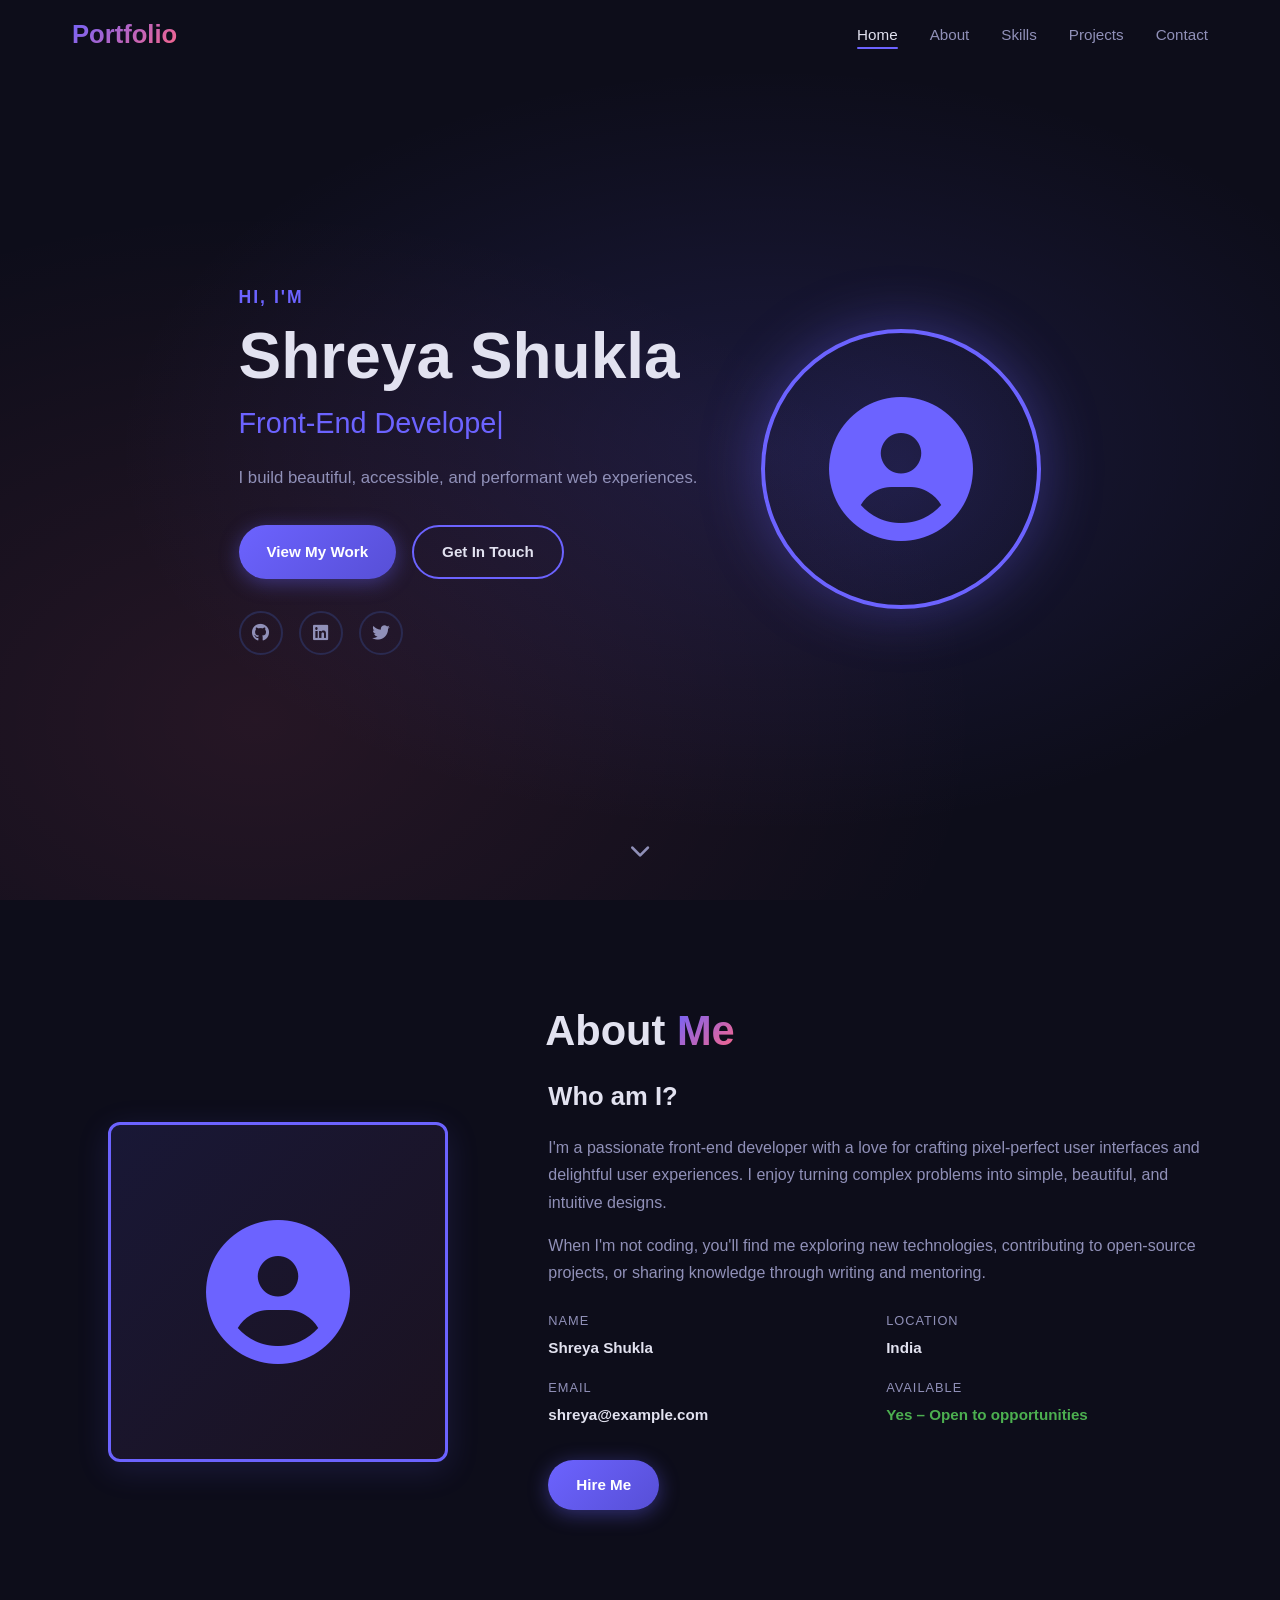
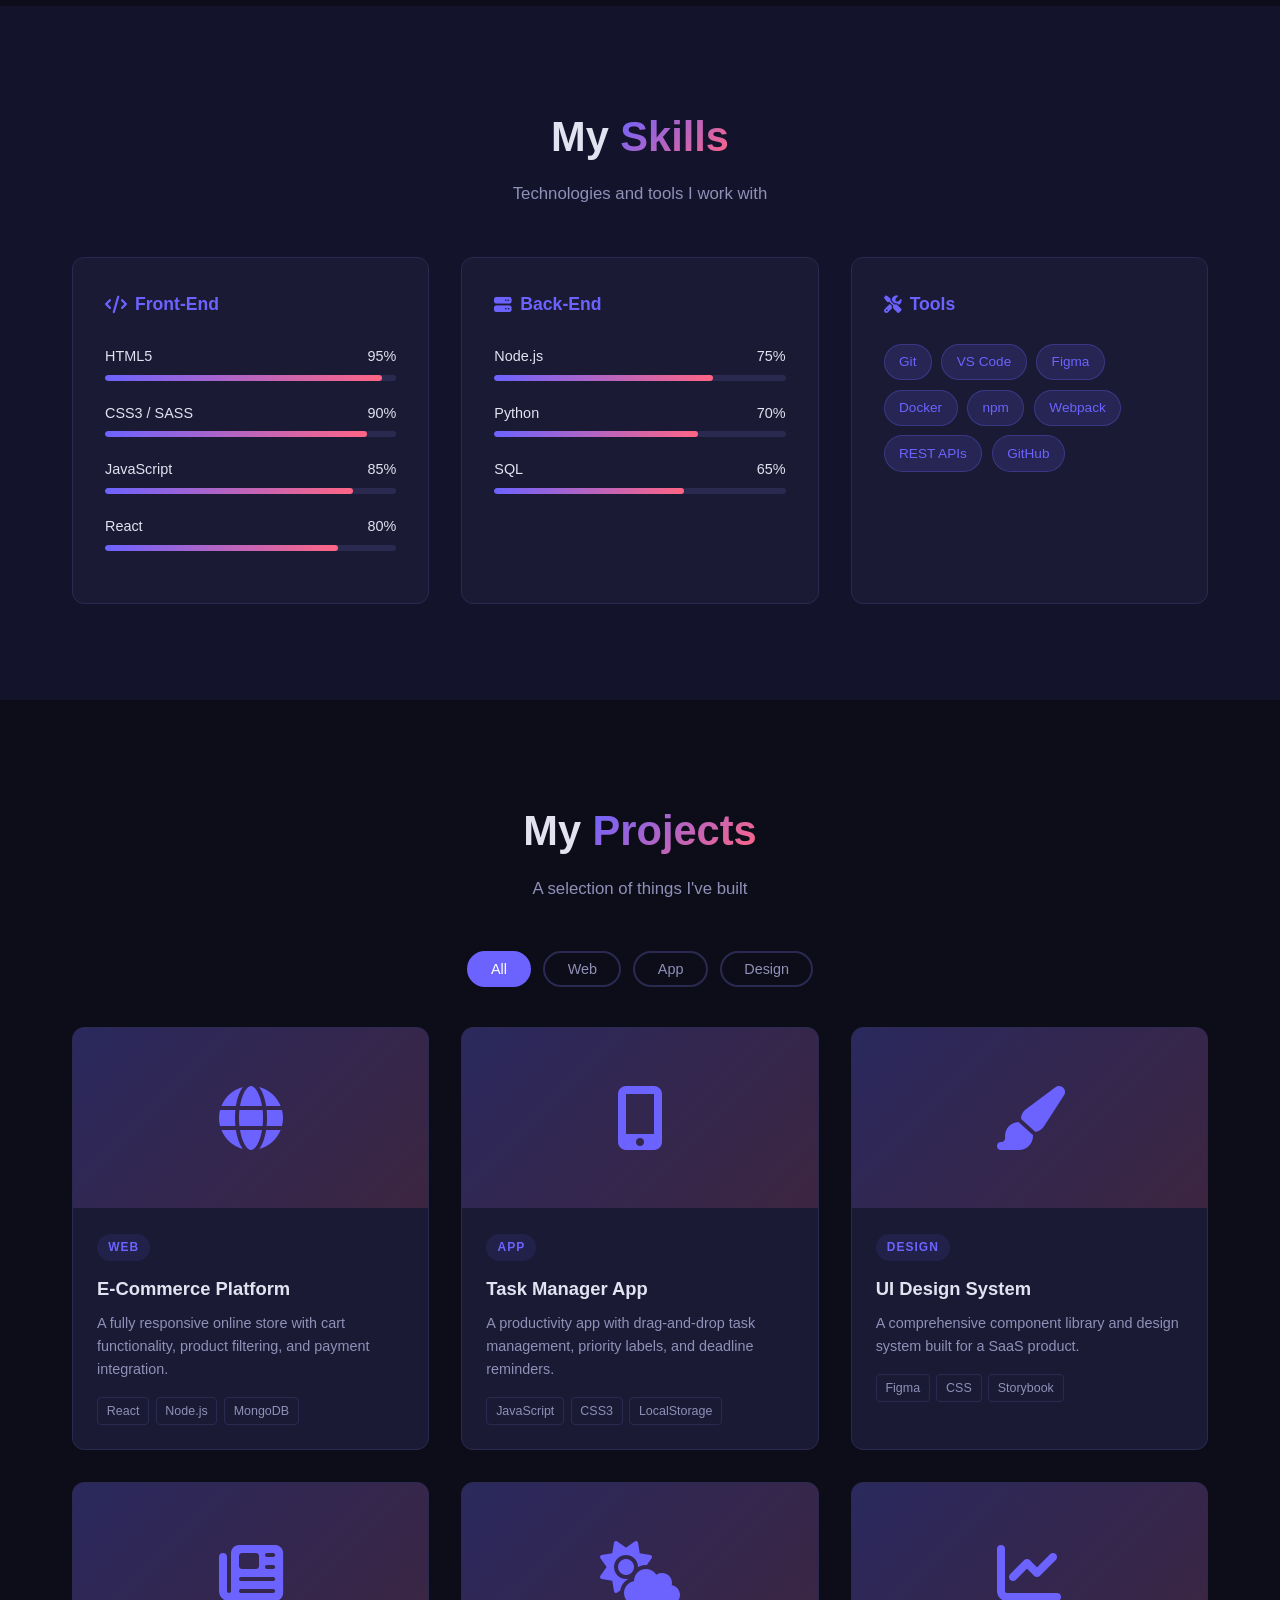
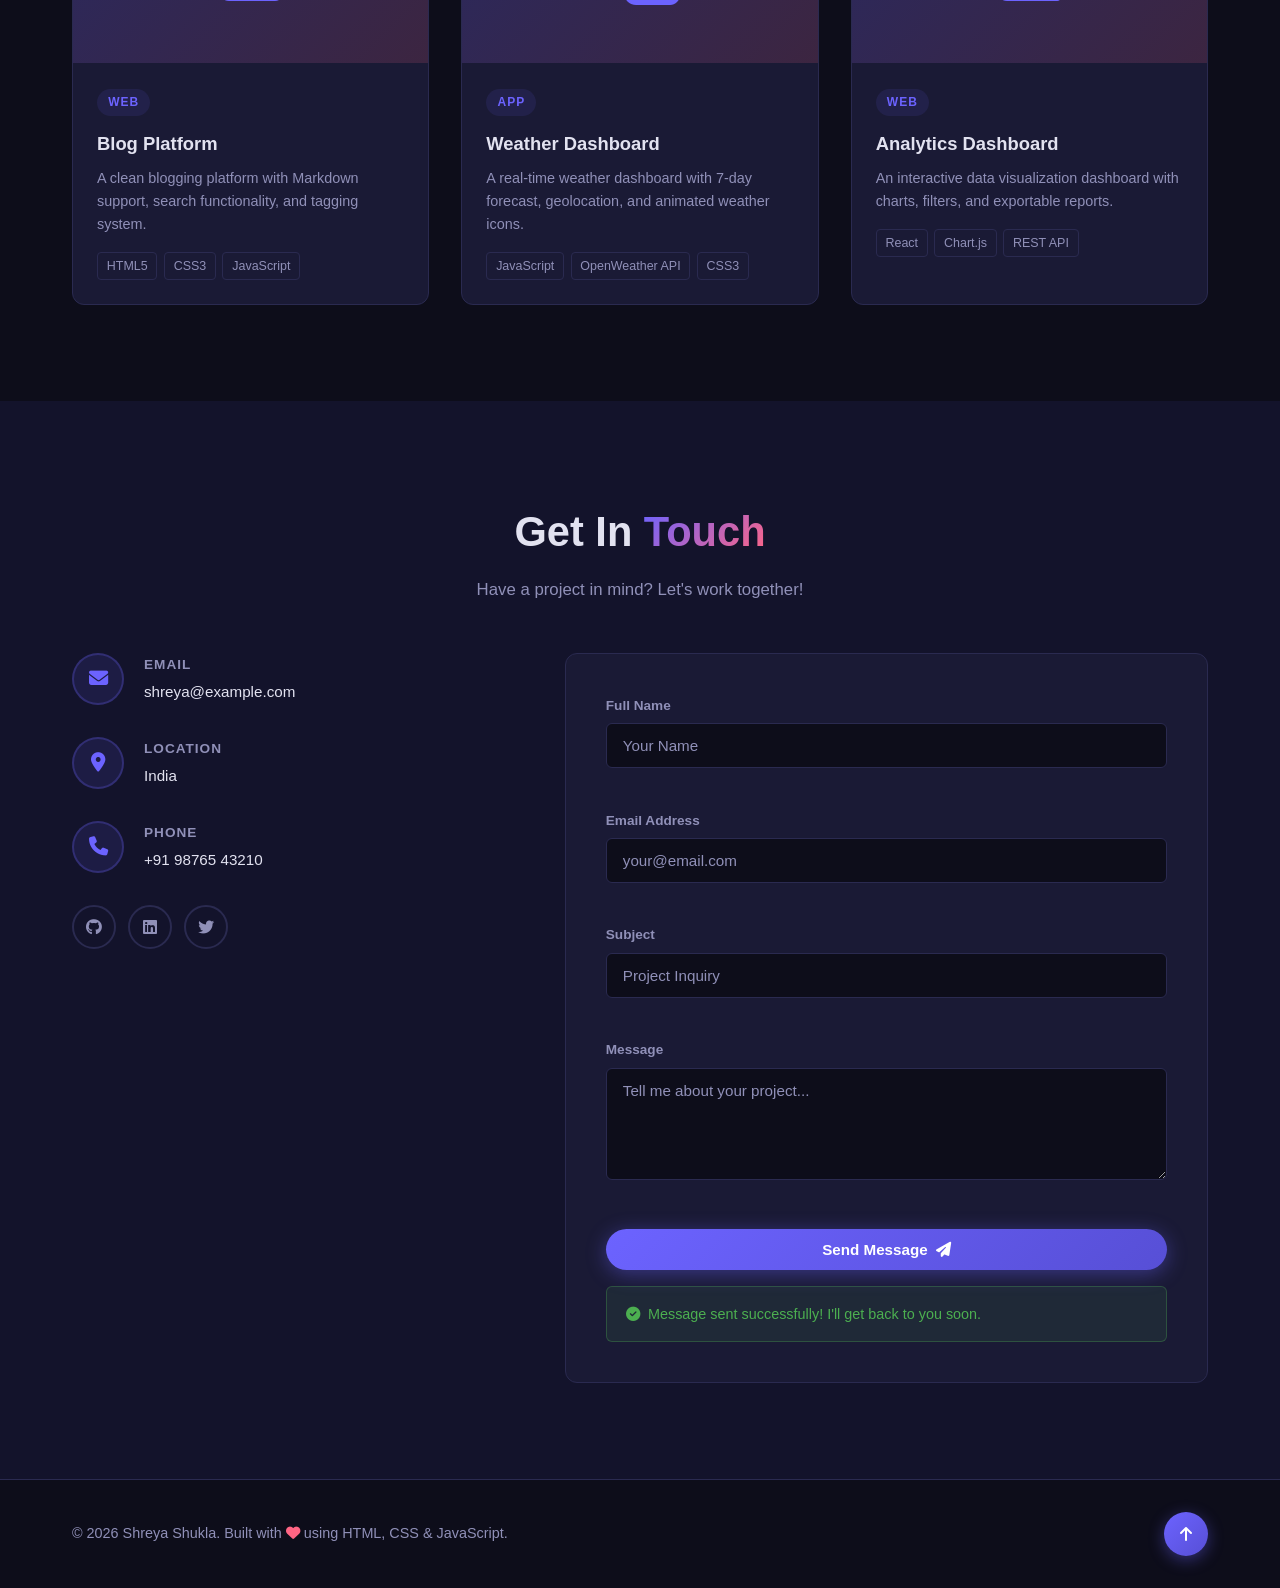
==== index.html @ af0e7a61 "Add responsive personal portfolio website (HTML, CSS, JS) Co-authored-by: shreyashukla239 <192002845" ====
<!DOCTYPE html>
<html lang="en">
<head>
  <meta charset="UTF-8" />
  <meta name="viewport" content="width=device-width, initial-scale=1.0" />
  <title>My Portfolio</title>
  <link rel="stylesheet" href="styles.css" />
  <link rel="stylesheet" href="https://cdnjs.cloudflare.com/ajax/libs/font-awesome/6.5.0/css/all.min.css" />
</head>
<body>

  <!-- ===== NAVIGATION ===== -->
  <nav id="navbar">
    <div class="nav-container">
      <a href="#home" class="logo">Portfolio</a>
      <ul class="nav-links" id="nav-links">
        <li><a href="#home">Home</a></li>
        <li><a href="#about">About</a></li>
        <li><a href="#skills">Skills</a></li>
        <li><a href="#projects">Projects</a></li>
        <li><a href="#contact">Contact</a></li>
      </ul>
      <button class="hamburger" id="hamburger" aria-label="Toggle navigation">
        <span></span>
        <span></span>
        <span></span>
      </button>
    </div>
  </nav>

  <!-- ===== HOME ===== -->
  <section id="home" class="hero">
    <div class="hero-content">
      <p class="greeting">Hi, I'm</p>
      <h1 class="hero-name">Shreya Shukla</h1>
      <h2 class="hero-role">
        <span id="typed-text"></span><span class="cursor">|</span>
      </h2>
      <p class="hero-description">
        I build beautiful, accessible, and performant web experiences.
      </p>
      <div class="hero-buttons">
        <a href="#projects" class="btn btn-primary">View My Work</a>
        <a href="#contact" class="btn btn-secondary">Get In Touch</a>
      </div>
      <div class="social-links">
        <a href="https://github.com/" target="_blank" rel="noopener noreferrer" aria-label="GitHub"><i class="fab fa-github"></i></a>
        <a href="https://linkedin.com/" target="_blank" rel="noopener noreferrer" aria-label="LinkedIn"><i class="fab fa-linkedin"></i></a>
        <a href="https://twitter.com/" target="_blank" rel="noopener noreferrer" aria-label="Twitter"><i class="fab fa-twitter"></i></a>
      </div>
    </div>
    <div class="hero-image">
      <div class="avatar-placeholder">
        <i class="fas fa-user-circle"></i>
      </div>
    </div>
    <a href="#about" class="scroll-down" aria-label="Scroll down">
      <i class="fas fa-chevron-down"></i>
    </a>
  </section>

  <!-- ===== ABOUT ===== -->
  <section id="about" class="section">
    <div class="container">
      <h2 class="section-title">About <span>Me</span></h2>
      <div class="about-grid">
        <div class="about-image">
          <div class="about-avatar">
            <i class="fas fa-user-circle"></i>
          </div>
        </div>
        <div class="about-text">
          <h3>Who am I?</h3>
          <p>
            I'm a passionate front-end developer with a love for crafting pixel-perfect
            user interfaces and delightful user experiences. I enjoy turning complex
            problems into simple, beautiful, and intuitive designs.
          </p>
          <p>
            When I'm not coding, you'll find me exploring new technologies, contributing
            to open-source projects, or sharing knowledge through writing and mentoring.
          </p>
          <div class="about-info">
            <div class="info-item">
              <span class="info-label">Name</span>
              <span class="info-value">Shreya Shukla</span>
            </div>
            <div class="info-item">
              <span class="info-label">Location</span>
              <span class="info-value">India</span>
            </div>
            <div class="info-item">
              <span class="info-label">Email</span>
              <span class="info-value">shreya@example.com</span>
            </div>
            <div class="info-item">
              <span class="info-label">Available</span>
              <span class="info-value available">Yes – Open to opportunities</span>
            </div>
          </div>
          <a href="#contact" class="btn btn-primary">Hire Me</a>
        </div>
      </div>
    </div>
  </section>

  <!-- ===== SKILLS ===== -->
  <section id="skills" class="section section-alt">
    <div class="container">
      <h2 class="section-title">My <span>Skills</span></h2>
      <p class="section-subtitle">Technologies and tools I work with</p>
      <div class="skills-grid">

        <div class="skill-category">
          <h3><i class="fas fa-code"></i> Front-End</h3>
          <div class="skill-bars">
            <div class="skill-bar">
              <div class="skill-info">
                <span>HTML5</span><span>95%</span>
              </div>
              <div class="bar"><div class="bar-fill" data-width="95"></div></div>
            </div>
            <div class="skill-bar">
              <div class="skill-info">
                <span>CSS3 / SASS</span><span>90%</span>
              </div>
              <div class="bar"><div class="bar-fill" data-width="90"></div></div>
            </div>
            <div class="skill-bar">
              <div class="skill-info">
                <span>JavaScript</span><span>85%</span>
              </div>
              <div class="bar"><div class="bar-fill" data-width="85"></div></div>
            </div>
            <div class="skill-bar">
              <div class="skill-info">
                <span>React</span><span>80%</span>
              </div>
              <div class="bar"><div class="bar-fill" data-width="80"></div></div>
            </div>
          </div>
        </div>

        <div class="skill-category">
          <h3><i class="fas fa-server"></i> Back-End</h3>
          <div class="skill-bars">
            <div class="skill-bar">
              <div class="skill-info">
                <span>Node.js</span><span>75%</span>
              </div>
              <div class="bar"><div class="bar-fill" data-width="75"></div></div>
            </div>
            <div class="skill-bar">
              <div class="skill-info">
                <span>Python</span><span>70%</span>
              </div>
              <div class="bar"><div class="bar-fill" data-width="70"></div></div>
            </div>
            <div class="skill-bar">
              <div class="skill-info">
                <span>SQL</span><span>65%</span>
              </div>
              <div class="bar"><div class="bar-fill" data-width="65"></div></div>
            </div>
          </div>
        </div>

        <div class="skill-category">
          <h3><i class="fas fa-tools"></i> Tools</h3>
          <div class="skill-tags">
            <span class="tag">Git</span>
            <span class="tag">VS Code</span>
            <span class="tag">Figma</span>
            <span class="tag">Docker</span>
            <span class="tag">npm</span>
            <span class="tag">Webpack</span>
            <span class="tag">REST APIs</span>
            <span class="tag">GitHub</span>
          </div>
        </div>

      </div>
    </div>
  </section>

  <!-- ===== PROJECTS ===== -->
  <section id="projects" class="section">
    <div class="container">
      <h2 class="section-title">My <span>Projects</span></h2>
      <p class="section-subtitle">A selection of things I've built</p>

      <div class="filter-buttons">
        <button class="filter-btn active" data-filter="all">All</button>
        <button class="filter-btn" data-filter="web">Web</button>
        <button class="filter-btn" data-filter="app">App</button>
        <button class="filter-btn" data-filter="design">Design</button>
      </div>

      <div class="projects-grid" id="projects-grid">

        <div class="project-card" data-category="web">
          <div class="card-image">
            <div class="card-placeholder"><i class="fas fa-globe"></i></div>
            <div class="card-overlay">
              <a href="#" class="card-link" aria-label="Live demo"><i class="fas fa-external-link-alt"></i></a>
              <a href="#" class="card-link" aria-label="Source code"><i class="fab fa-github"></i></a>
            </div>
          </div>
          <div class="card-body">
            <span class="card-tag">Web</span>
            <h3 class="card-title">E-Commerce Platform</h3>
            <p class="card-description">A fully responsive online store with cart functionality, product filtering, and payment integration.</p>
            <div class="card-tech">
              <span>React</span>
              <span>Node.js</span>
              <span>MongoDB</span>
            </div>
          </div>
        </div>

        <div class="project-card" data-category="app">
          <div class="card-image">
            <div class="card-placeholder"><i class="fas fa-mobile-alt"></i></div>
            <div class="card-overlay">
              <a href="#" class="card-link" aria-label="Live demo"><i class="fas fa-external-link-alt"></i></a>
              <a href="#" class="card-link" aria-label="Source code"><i class="fab fa-github"></i></a>
            </div>
          </div>
          <div class="card-body">
            <span class="card-tag">App</span>
            <h3 class="card-title">Task Manager App</h3>
            <p class="card-description">A productivity app with drag-and-drop task management, priority labels, and deadline reminders.</p>
            <div class="card-tech">
              <span>JavaScript</span>
              <span>CSS3</span>
              <span>LocalStorage</span>
            </div>
          </div>
        </div>

        <div class="project-card" data-category="design">
          <div class="card-image">
            <div class="card-placeholder"><i class="fas fa-paint-brush"></i></div>
            <div class="card-overlay">
              <a href="#" class="card-link" aria-label="Live demo"><i class="fas fa-external-link-alt"></i></a>
              <a href="#" class="card-link" aria-label="Source code"><i class="fab fa-github"></i></a>
            </div>
          </div>
          <div class="card-body">
            <span class="card-tag">Design</span>
            <h3 class="card-title">UI Design System</h3>
            <p class="card-description">A comprehensive component library and design system built for a SaaS product.</p>
            <div class="card-tech">
              <span>Figma</span>
              <span>CSS</span>
              <span>Storybook</span>
            </div>
          </div>
        </div>

        <div class="project-card" data-category="web">
          <div class="card-image">
            <div class="card-placeholder"><i class="fas fa-newspaper"></i></div>
            <div class="card-overlay">
              <a href="#" class="card-link" aria-label="Live demo"><i class="fas fa-external-link-alt"></i></a>
              <a href="#" class="card-link" aria-label="Source code"><i class="fab fa-github"></i></a>
            </div>
          </div>
          <div class="card-body">
            <span class="card-tag">Web</span>
            <h3 class="card-title">Blog Platform</h3>
            <p class="card-description">A clean blogging platform with Markdown support, search functionality, and tagging system.</p>
            <div class="card-tech">
              <span>HTML5</span>
              <span>CSS3</span>
              <span>JavaScript</span>
            </div>
          </div>
        </div>

        <div class="project-card" data-category="app">
          <div class="card-image">
            <div class="card-placeholder"><i class="fas fa-cloud-sun"></i></div>
            <div class="card-overlay">
              <a href="#" class="card-link" aria-label="Live demo"><i class="fas fa-external-link-alt"></i></a>
              <a href="#" class="card-link" aria-label="Source code"><i class="fab fa-github"></i></a>
            </div>
          </div>
          <div class="card-body">
            <span class="card-tag">App</span>
            <h3 class="card-title">Weather Dashboard</h3>
            <p class="card-description">A real-time weather dashboard with 7-day forecast, geolocation, and animated weather icons.</p>
            <div class="card-tech">
              <span>JavaScript</span>
              <span>OpenWeather API</span>
              <span>CSS3</span>
            </div>
          </div>
        </div>

        <div class="project-card" data-category="web">
          <div class="card-image">
            <div class="card-placeholder"><i class="fas fa-chart-line"></i></div>
            <div class="card-overlay">
              <a href="#" class="card-link" aria-label="Live demo"><i class="fas fa-external-link-alt"></i></a>
              <a href="#" class="card-link" aria-label="Source code"><i class="fab fa-github"></i></a>
            </div>
          </div>
          <div class="card-body">
            <span class="card-tag">Web</span>
            <h3 class="card-title">Analytics Dashboard</h3>
            <p class="card-description">An interactive data visualization dashboard with charts, filters, and exportable reports.</p>
            <div class="card-tech">
              <span>React</span>
              <span>Chart.js</span>
              <span>REST API</span>
            </div>
          </div>
        </div>

      </div>
    </div>
  </section>

  <!-- ===== CONTACT ===== -->
  <section id="contact" class="section section-alt">
    <div class="container">
      <h2 class="section-title">Get In <span>Touch</span></h2>
      <p class="section-subtitle">Have a project in mind? Let's work together!</p>
      <div class="contact-grid">

        <div class="contact-info">
          <div class="contact-item">
            <div class="contact-icon"><i class="fas fa-envelope"></i></div>
            <div>
              <h4>Email</h4>
              <p>shreya@example.com</p>
            </div>
          </div>
          <div class="contact-item">
            <div class="contact-icon"><i class="fas fa-map-marker-alt"></i></div>
            <div>
              <h4>Location</h4>
              <p>India</p>
            </div>
          </div>
          <div class="contact-item">
            <div class="contact-icon"><i class="fas fa-phone"></i></div>
            <div>
              <h4>Phone</h4>
              <p>+91 98765 43210</p>
            </div>
          </div>
          <div class="contact-social">
            <a href="https://github.com/" target="_blank" rel="noopener noreferrer" aria-label="GitHub"><i class="fab fa-github"></i></a>
            <a href="https://linkedin.com/" target="_blank" rel="noopener noreferrer" aria-label="LinkedIn"><i class="fab fa-linkedin"></i></a>
            <a href="https://twitter.com/" target="_blank" rel="noopener noreferrer" aria-label="Twitter"><i class="fab fa-twitter"></i></a>
          </div>
        </div>

        <form class="contact-form" id="contact-form" novalidate>
          <div class="form-group">
            <label for="name">Full Name</label>
            <input type="text" id="name" name="name" placeholder="Your Name" required />
            <span class="error-msg" id="name-error"></span>
          </div>
          <div class="form-group">
            <label for="email">Email Address</label>
            <input type="email" id="email" name="email" placeholder="your@email.com" required />
            <span class="error-msg" id="email-error"></span>
          </div>
          <div class="form-group">
            <label for="subject">Subject</label>
            <input type="text" id="subject" name="subject" placeholder="Project Inquiry" required />
            <span class="error-msg" id="subject-error"></span>
          </div>
          <div class="form-group">
            <label for="message">Message</label>
            <textarea id="message" name="message" rows="5" placeholder="Tell me about your project..." required></textarea>
            <span class="error-msg" id="message-error"></span>
          </div>
          <button type="submit" class="btn btn-primary btn-full">
            <span class="btn-text">Send Message</span>
            <i class="fas fa-paper-plane"></i>
          </button>
          <div class="form-success" id="form-success" hidden>
            <i class="fas fa-check-circle"></i> Message sent successfully! I'll get back to you soon.
          </div>
        </form>

      </div>
    </div>
  </section>

  <!-- ===== FOOTER ===== -->
  <footer>
    <div class="container">
      <p>&copy; <span id="year"></span> Shreya Shukla. Built with <i class="fas fa-heart"></i> using HTML, CSS &amp; JavaScript.</p>
      <a href="#home" class="back-to-top" aria-label="Back to top"><i class="fas fa-arrow-up"></i></a>
    </div>
  </footer>

  <script src="script.js"></script>
</body>
</html>
---- styles.css ----
/* ============================================================
   PORTFOLIO – styles.css
   Responsive, modern personal portfolio stylesheet
   ============================================================ */

/* ---------- CSS Custom Properties ---------- */
:root {
  --primary:       #6c63ff;
  --primary-dark:  #574fd6;
  --secondary:     #ff6584;
  --bg:            #0d0d1a;
  --bg-alt:        #13132b;
  --card-bg:       #1a1a35;
  --text:          #e2e2f0;
  --text-muted:    #9090b8;
  --border:        #2a2a50;
  --success:       #4caf50;
  --radius:        12px;
  --radius-sm:     6px;
  --shadow:        0 8px 32px rgba(108, 99, 255, 0.15);
  --transition:    0.3s ease;
  --font-main:     'Segoe UI', Tahoma, Geneva, Verdana, sans-serif;
  --nav-height:    70px;
}

/* ---------- Reset & Base ---------- */
*, *::before, *::after {
  margin: 0;
  padding: 0;
  box-sizing: border-box;
}

html {
  scroll-behavior: smooth;
  font-size: 16px;
}

body {
  font-family: var(--font-main);
  background-color: var(--bg);
  color: var(--text);
  line-height: 1.7;
  overflow-x: hidden;
}

a {
  text-decoration: none;
  color: inherit;
}

ul {
  list-style: none;
}

img {
  max-width: 100%;
  display: block;
}

/* ---------- Scrollbar ---------- */
::-webkit-scrollbar            { width: 6px; }
::-webkit-scrollbar-track      { background: var(--bg); }
::-webkit-scrollbar-thumb      { background: var(--primary); border-radius: 3px; }

/* ============================================================
   NAVIGATION
   ============================================================ */
#navbar {
  position: fixed;
  top: 0;
  left: 0;
  width: 100%;
  height: var(--nav-height);
  z-index: 1000;
  background: transparent;
  transition: background var(--transition), box-shadow var(--transition);
}

#navbar.scrolled {
  background: rgba(13, 13, 26, 0.95);
  backdrop-filter: blur(10px);
  box-shadow: 0 2px 20px rgba(0, 0, 0, 0.4);
}

.nav-container {
  max-width: 1200px;
  margin: 0 auto;
  height: 100%;
  display: flex;
  align-items: center;
  justify-content: space-between;
  padding: 0 2rem;
}

.logo {
  font-size: 1.6rem;
  font-weight: 700;
  background: linear-gradient(135deg, var(--primary), var(--secondary));
  -webkit-background-clip: text;
  -webkit-text-fill-color: transparent;
  background-clip: text;
}

.nav-links {
  display: flex;
  gap: 2rem;
}

.nav-links a {
  font-size: 0.95rem;
  font-weight: 500;
  color: var(--text-muted);
  padding: 0.25rem 0;
  position: relative;
  transition: color var(--transition);
}

.nav-links a::after {
  content: '';
  position: absolute;
  bottom: -2px;
  left: 0;
  width: 0;
  height: 2px;
  background: var(--primary);
  border-radius: 2px;
  transition: width var(--transition);
}

.nav-links a:hover,
.nav-links a.active {
  color: var(--text);
}

.nav-links a:hover::after,
.nav-links a.active::after {
  width: 100%;
}

/* Hamburger */
.hamburger {
  display: none;
  flex-direction: column;
  gap: 5px;
  background: none;
  border: none;
  cursor: pointer;
  padding: 4px;
}

.hamburger span {
  display: block;
  width: 26px;
  height: 2px;
  background: var(--text);
  border-radius: 2px;
  transition: transform var(--transition), opacity var(--transition);
}

.hamburger.open span:nth-child(1) { transform: translateY(7px) rotate(45deg); }
.hamburger.open span:nth-child(2) { opacity: 0; }
.hamburger.open span:nth-child(3) { transform: translateY(-7px) rotate(-45deg); }

/* ============================================================
   REUSABLE COMPONENTS
   ============================================================ */
.container {
  max-width: 1200px;
  margin: 0 auto;
  padding: 0 2rem;
}

.section {
  padding: 6rem 0;
}

.section-alt {
  background-color: var(--bg-alt);
}

.section-title {
  font-size: clamp(1.8rem, 4vw, 2.6rem);
  font-weight: 700;
  text-align: center;
  margin-bottom: 0.5rem;
}

.section-title span {
  background: linear-gradient(135deg, var(--primary), var(--secondary));
  -webkit-background-clip: text;
  -webkit-text-fill-color: transparent;
  background-clip: text;
}

.section-subtitle {
  text-align: center;
  color: var(--text-muted);
  margin-bottom: 3rem;
  font-size: 1.05rem;
}

/* Buttons */
.btn {
  display: inline-flex;
  align-items: center;
  gap: 0.5rem;
  padding: 0.75rem 1.75rem;
  border-radius: 50px;
  font-weight: 600;
  font-size: 0.95rem;
  cursor: pointer;
  transition: transform var(--transition), box-shadow var(--transition), background var(--transition);
  border: none;
}

.btn:hover {
  transform: translateY(-3px);
}

.btn-primary {
  background: linear-gradient(135deg, var(--primary), var(--primary-dark));
  color: #fff;
  box-shadow: 0 4px 20px rgba(108, 99, 255, 0.4);
}

.btn-primary:hover {
  box-shadow: 0 8px 30px rgba(108, 99, 255, 0.6);
}

.btn-secondary {
  background: transparent;
  color: var(--text);
  border: 2px solid var(--primary);
}

.btn-secondary:hover {
  background: var(--primary);
  color: #fff;
}

.btn-full {
  width: 100%;
  justify-content: center;
}

/* Scroll-reveal animation */
.reveal {
  opacity: 0;
  transform: translateY(30px);
  transition: opacity 0.6s ease, transform 0.6s ease;
}

.reveal.visible {
  opacity: 1;
  transform: translateY(0);
}

/* ============================================================
   HERO SECTION
   ============================================================ */
.hero {
  min-height: 100vh;
  display: flex;
  align-items: center;
  justify-content: center;
  padding: var(--nav-height) 2rem 2rem;
  position: relative;
  background: radial-gradient(ellipse at 60% 50%, rgba(108, 99, 255, 0.15) 0%, transparent 60%),
              radial-gradient(ellipse at 20% 80%, rgba(255, 101, 132, 0.1) 0%, transparent 50%),
              var(--bg);
  gap: 4rem;
  flex-wrap: wrap;
  text-align: left;
}

.hero-content {
  max-width: 560px;
}

.greeting {
  font-size: 1.1rem;
  color: var(--primary);
  font-weight: 600;
  letter-spacing: 2px;
  text-transform: uppercase;
  margin-bottom: 0.5rem;
}

.hero-name {
  font-size: clamp(2.5rem, 6vw, 4rem);
  font-weight: 800;
  line-height: 1.1;
  margin-bottom: 0.5rem;
}

.hero-role {
  font-size: clamp(1.2rem, 3vw, 1.8rem);
  font-weight: 500;
  color: var(--primary);
  min-height: 2.5rem;
  margin-bottom: 1rem;
}

.cursor {
  animation: blink 0.8s step-end infinite;
}

@keyframes blink {
  50% { opacity: 0; }
}

.hero-description {
  font-size: 1.05rem;
  color: var(--text-muted);
  margin-bottom: 2rem;
  max-width: 480px;
}

.hero-buttons {
  display: flex;
  gap: 1rem;
  flex-wrap: wrap;
  margin-bottom: 2rem;
}

.social-links {
  display: flex;
  gap: 1rem;
}

.social-links a {
  width: 44px;
  height: 44px;
  border-radius: 50%;
  border: 2px solid var(--border);
  display: flex;
  align-items: center;
  justify-content: center;
  font-size: 1.1rem;
  color: var(--text-muted);
  transition: border-color var(--transition), color var(--transition), transform var(--transition);
}

.social-links a:hover {
  border-color: var(--primary);
  color: var(--primary);
  transform: translateY(-3px);
}

/* Hero avatar */
.hero-image {
  flex-shrink: 0;
}

.avatar-placeholder {
  width: 280px;
  height: 280px;
  border-radius: 50%;
  border: 4px solid var(--primary);
  box-shadow: 0 0 60px rgba(108, 99, 255, 0.35);
  display: flex;
  align-items: center;
  justify-content: center;
  font-size: 9rem;
  color: var(--primary);
  background: radial-gradient(circle, rgba(108, 99, 255, 0.1), transparent);
  animation: float 4s ease-in-out infinite;
}

@keyframes float {
  0%, 100% { transform: translateY(0); }
  50%       { transform: translateY(-16px); }
}

/* Scroll down indicator */
.scroll-down {
  position: absolute;
  bottom: 2rem;
  left: 50%;
  transform: translateX(-50%);
  color: var(--text-muted);
  font-size: 1.3rem;
  animation: bounce 2s ease-in-out infinite;
}

@keyframes bounce {
  0%, 100% { transform: translateX(-50%) translateY(0); }
  50%       { transform: translateX(-50%) translateY(8px); }
}

/* ============================================================
   ABOUT SECTION
   ============================================================ */
.about-grid {
  display: grid;
  grid-template-columns: 1fr 1.6fr;
  gap: 4rem;
  align-items: center;
}

.about-avatar {
  width: 100%;
  aspect-ratio: 1;
  max-width: 340px;
  margin: 0 auto;
  border-radius: var(--radius);
  border: 3px solid var(--primary);
  box-shadow: var(--shadow);
  display: flex;
  align-items: center;
  justify-content: center;
  font-size: 9rem;
  color: var(--primary);
  background: linear-gradient(135deg, rgba(108, 99, 255, 0.12), rgba(255, 101, 132, 0.06));
}

.about-text h3 {
  font-size: 1.6rem;
  margin-bottom: 1rem;
}

.about-text p {
  color: var(--text-muted);
  margin-bottom: 1rem;
}

.about-info {
  display: grid;
  grid-template-columns: 1fr 1fr;
  gap: 1rem;
  margin: 1.5rem 0 2rem;
}

.info-item {
  display: flex;
  flex-direction: column;
  gap: 0.2rem;
}

.info-label {
  font-size: 0.8rem;
  text-transform: uppercase;
  letter-spacing: 1px;
  color: var(--text-muted);
}

.info-value {
  font-weight: 600;
  font-size: 0.95rem;
}

.info-value.available {
  color: var(--success);
}

/* ============================================================
   SKILLS SECTION
   ============================================================ */
.skills-grid {
  display: grid;
  grid-template-columns: repeat(auto-fit, minmax(280px, 1fr));
  gap: 2rem;
}

.skill-category {
  background: var(--card-bg);
  border: 1px solid var(--border);
  border-radius: var(--radius);
  padding: 2rem;
  transition: transform var(--transition), box-shadow var(--transition);
}

.skill-category:hover {
  transform: translateY(-4px);
  box-shadow: var(--shadow);
}

.skill-category h3 {
  font-size: 1.1rem;
  margin-bottom: 1.5rem;
  color: var(--primary);
  display: flex;
  align-items: center;
  gap: 0.5rem;
}

/* Progress bars */
.skill-bar {
  margin-bottom: 1.25rem;
}

.skill-info {
  display: flex;
  justify-content: space-between;
  font-size: 0.9rem;
  margin-bottom: 0.4rem;
}

.bar {
  height: 6px;
  background: var(--border);
  border-radius: 3px;
  overflow: hidden;
}

.bar-fill {
  height: 100%;
  width: 0;
  background: linear-gradient(90deg, var(--primary), var(--secondary));
  border-radius: 3px;
  transition: width 1.2s cubic-bezier(0.4, 0, 0.2, 1);
}

/* Tags */
.skill-tags {
  display: flex;
  flex-wrap: wrap;
  gap: 0.6rem;
}

.tag {
  background: rgba(108, 99, 255, 0.15);
  color: var(--primary);
  border: 1px solid rgba(108, 99, 255, 0.3);
  border-radius: 50px;
  padding: 0.35rem 0.9rem;
  font-size: 0.85rem;
  font-weight: 500;
  transition: background var(--transition), color var(--transition);
}

.tag:hover {
  background: var(--primary);
  color: #fff;
}

/* ============================================================
   PROJECTS SECTION
   ============================================================ */
.filter-buttons {
  display: flex;
  justify-content: center;
  gap: 0.75rem;
  flex-wrap: wrap;
  margin-bottom: 2.5rem;
}

.filter-btn {
  padding: 0.5rem 1.4rem;
  border-radius: 50px;
  border: 2px solid var(--border);
  background: transparent;
  color: var(--text-muted);
  font-size: 0.9rem;
  font-weight: 500;
  cursor: pointer;
  transition: border-color var(--transition), color var(--transition), background var(--transition);
}

.filter-btn:hover,
.filter-btn.active {
  border-color: var(--primary);
  background: var(--primary);
  color: #fff;
}

.projects-grid {
  display: grid;
  grid-template-columns: repeat(auto-fill, minmax(300px, 1fr));
  gap: 2rem;
}

/* Project card */
.project-card {
  background: var(--card-bg);
  border: 1px solid var(--border);
  border-radius: var(--radius);
  overflow: hidden;
  transition: transform var(--transition), box-shadow var(--transition), opacity var(--transition);
}

.project-card:hover {
  transform: translateY(-6px);
  box-shadow: var(--shadow);
}

.project-card.hidden {
  display: none;
}

.card-image {
  position: relative;
  height: 180px;
  background: linear-gradient(135deg, rgba(108, 99, 255, 0.2), rgba(255, 101, 132, 0.15));
  overflow: hidden;
}

.card-placeholder {
  height: 100%;
  display: flex;
  align-items: center;
  justify-content: center;
  font-size: 4rem;
  color: var(--primary);
}

.card-overlay {
  position: absolute;
  inset: 0;
  background: rgba(13, 13, 26, 0.85);
  display: flex;
  align-items: center;
  justify-content: center;
  gap: 1.5rem;
  opacity: 0;
  transition: opacity var(--transition);
}

.project-card:hover .card-overlay {
  opacity: 1;
}

.card-link {
  width: 48px;
  height: 48px;
  border-radius: 50%;
  border: 2px solid var(--primary);
  display: flex;
  align-items: center;
  justify-content: center;
  font-size: 1.1rem;
  color: var(--primary);
  transition: background var(--transition), color var(--transition), transform var(--transition);
}

.card-link:hover {
  background: var(--primary);
  color: #fff;
  transform: scale(1.1);
}

.card-body {
  padding: 1.5rem;
}

.card-tag {
  font-size: 0.75rem;
  font-weight: 600;
  text-transform: uppercase;
  letter-spacing: 1px;
  color: var(--primary);
  background: rgba(108, 99, 255, 0.1);
  padding: 0.2rem 0.7rem;
  border-radius: 50px;
  display: inline-block;
  margin-bottom: 0.75rem;
}

.card-title {
  font-size: 1.15rem;
  font-weight: 700;
  margin-bottom: 0.5rem;
}

.card-description {
  font-size: 0.9rem;
  color: var(--text-muted);
  margin-bottom: 1rem;
  line-height: 1.6;
}

.card-tech {
  display: flex;
  flex-wrap: wrap;
  gap: 0.4rem;
}

.card-tech span {
  font-size: 0.78rem;
  color: var(--text-muted);
  border: 1px solid var(--border);
  border-radius: 4px;
  padding: 0.15rem 0.55rem;
}

/* ============================================================
   CONTACT SECTION
   ============================================================ */
.contact-grid {
  display: grid;
  grid-template-columns: 1fr 1.5fr;
  gap: 4rem;
  align-items: start;
}

.contact-item {
  display: flex;
  align-items: center;
  gap: 1.25rem;
  margin-bottom: 2rem;
}

.contact-icon {
  width: 52px;
  height: 52px;
  border-radius: 50%;
  background: rgba(108, 99, 255, 0.12);
  border: 2px solid rgba(108, 99, 255, 0.25);
  display: flex;
  align-items: center;
  justify-content: center;
  font-size: 1.2rem;
  color: var(--primary);
  flex-shrink: 0;
}

.contact-item h4 {
  font-size: 0.85rem;
  text-transform: uppercase;
  letter-spacing: 1px;
  color: var(--text-muted);
  margin-bottom: 0.2rem;
}

.contact-item p {
  font-weight: 500;
  font-size: 0.95rem;
}

.contact-social {
  display: flex;
  gap: 0.75rem;
  margin-top: 1rem;
}

.contact-social a {
  width: 44px;
  height: 44px;
  border-radius: 50%;
  border: 2px solid var(--border);
  display: flex;
  align-items: center;
  justify-content: center;
  font-size: 1rem;
  color: var(--text-muted);
  transition: border-color var(--transition), color var(--transition), transform var(--transition);
}

.contact-social a:hover {
  border-color: var(--primary);
  color: var(--primary);
  transform: translateY(-3px);
}

/* Contact form */
.contact-form {
  background: var(--card-bg);
  border: 1px solid var(--border);
  border-radius: var(--radius);
  padding: 2.5rem;
}

.form-group {
  margin-bottom: 1.25rem;
}

.form-group label {
  display: block;
  font-size: 0.85rem;
  font-weight: 600;
  margin-bottom: 0.4rem;
  color: var(--text-muted);
}

.form-group input,
.form-group textarea {
  width: 100%;
  padding: 0.8rem 1rem;
  background: var(--bg);
  border: 1px solid var(--border);
  border-radius: var(--radius-sm);
  color: var(--text);
  font-family: var(--font-main);
  font-size: 0.95rem;
  transition: border-color var(--transition), box-shadow var(--transition);
  resize: vertical;
}

.form-group input::placeholder,
.form-group textarea::placeholder {
  color: var(--text-muted);
}

.form-group input:focus,
.form-group textarea:focus {
  outline: none;
  border-color: var(--primary);
  box-shadow: 0 0 0 3px rgba(108, 99, 255, 0.15);
}

.form-group input.error,
.form-group textarea.error {
  border-color: var(--secondary);
}

.error-msg {
  display: block;
  color: var(--secondary);
  font-size: 0.8rem;
  margin-top: 0.3rem;
  min-height: 1rem;
}

.form-success {
  margin-top: 1rem;
  padding: 0.9rem 1.2rem;
  background: rgba(76, 175, 80, 0.1);
  border: 1px solid rgba(76, 175, 80, 0.3);
  border-radius: var(--radius-sm);
  color: var(--success);
  font-size: 0.9rem;
  display: flex;
  align-items: center;
  gap: 0.5rem;
}

/* ============================================================
   FOOTER
   ============================================================ */
footer {
  background: var(--bg);
  border-top: 1px solid var(--border);
  padding: 2rem 0;
}

footer .container {
  display: flex;
  align-items: center;
  justify-content: space-between;
  flex-wrap: wrap;
  gap: 1rem;
}

footer p {
  font-size: 0.9rem;
  color: var(--text-muted);
}

footer p .fa-heart {
  color: var(--secondary);
}

.back-to-top {
  width: 44px;
  height: 44px;
  border-radius: 50%;
  background: linear-gradient(135deg, var(--primary), var(--primary-dark));
  display: flex;
  align-items: center;
  justify-content: center;
  color: #fff;
  font-size: 1rem;
  box-shadow: 0 4px 16px rgba(108, 99, 255, 0.4);
  transition: transform var(--transition), box-shadow var(--transition);
}

.back-to-top:hover {
  transform: translateY(-4px);
  box-shadow: 0 8px 24px rgba(108, 99, 255, 0.6);
}

/* ============================================================
   RESPONSIVE
   ============================================================ */
@media (max-width: 900px) {
  .about-grid {
    grid-template-columns: 1fr;
    text-align: center;
  }

  .about-info {
    max-width: 480px;
    margin-left: auto;
    margin-right: auto;
  }

  .about-image {
    display: flex;
    justify-content: center;
  }

  .contact-grid {
    grid-template-columns: 1fr;
  }

  .hero {
    flex-direction: column;
    text-align: center;
    justify-content: center;
    gap: 3rem;
    padding-bottom: 5rem;
  }

  .hero-content {
    order: 2;
  }

  .hero-image {
    order: 1;
  }

  .hero-buttons,
  .social-links {
    justify-content: center;
  }

  .hero-description {
    margin-left: auto;
    margin-right: auto;
  }
}

@media (max-width: 768px) {
  :root { --nav-height: 60px; }

  .nav-links {
    position: fixed;
    top: var(--nav-height);
    left: 0;
    width: 100%;
    background: rgba(13, 13, 26, 0.98);
    backdrop-filter: blur(10px);
    flex-direction: column;
    align-items: center;
    padding: 1.5rem 0;
    gap: 1rem;
    transform: translateY(-120%);
    transition: transform var(--transition);
    border-bottom: 1px solid var(--border);
  }

  .nav-links.open {
    transform: translateY(0);
  }

  .hamburger {
    display: flex;
  }

  .avatar-placeholder {
    width: 200px;
    height: 200px;
    font-size: 6rem;
  }

  .section {
    padding: 4rem 0;
  }
}

@media (max-width: 480px) {
  .container { padding: 0 1.25rem; }

  .hero-name {
    font-size: 2.2rem;
  }

  .projects-grid {
    grid-template-columns: 1fr;
  }

  .contact-form {
    padding: 1.5rem;
  }

  footer .container {
    flex-direction: column;
    text-align: center;
  }
}
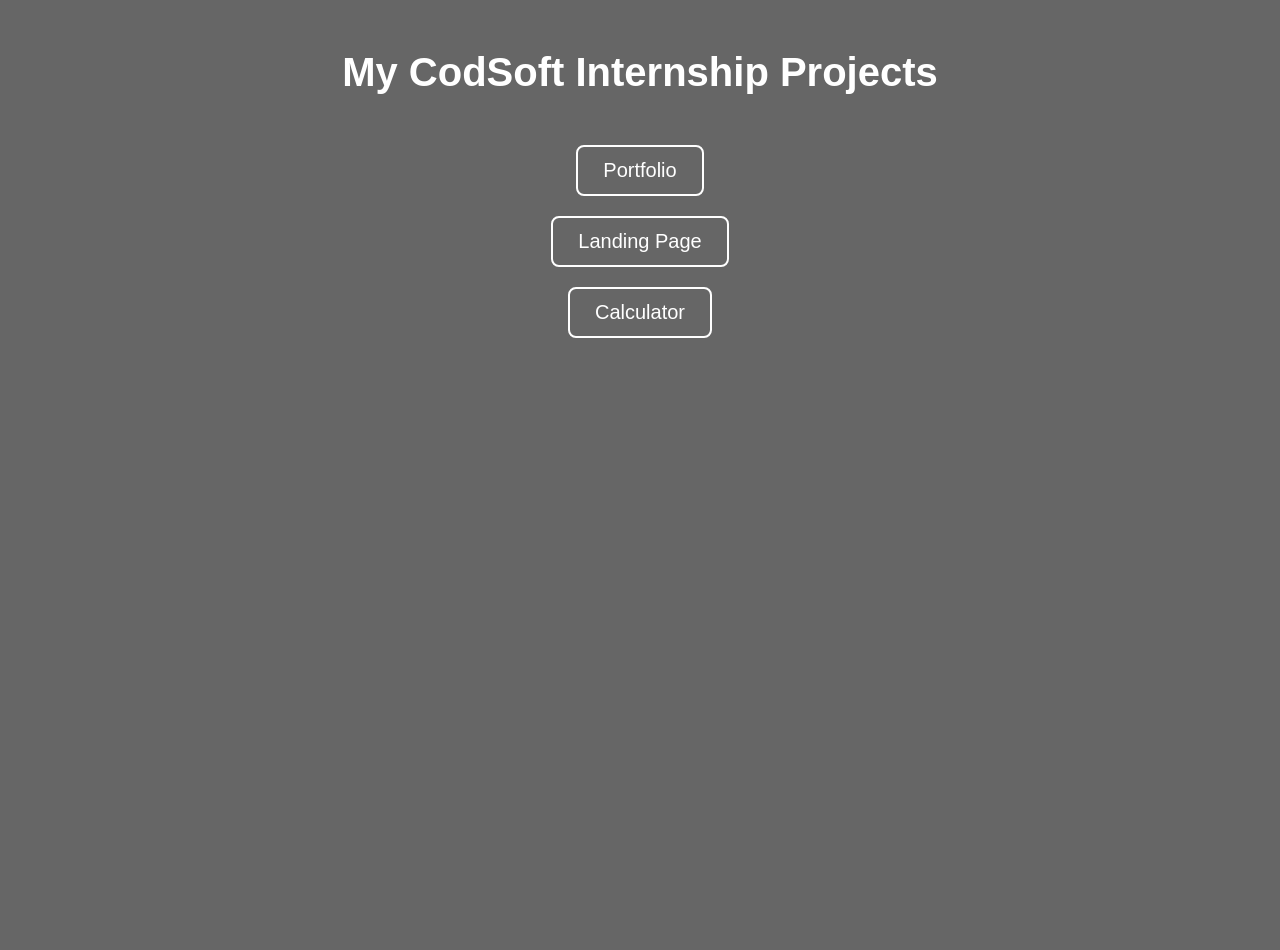
==== commit b7e69071: "Add files via upload" ====
--- a/index.html
+++ b/index.html
@@ -1,405 +1,67 @@
-<!DOCTYPE html>
-<html lang="en">
-<head>
-  <meta charset="UTF-8" />
-  <meta name="viewport" content="width=device-width, initial-scale=1.0" />
-  <title>My Portfolio</title>
-  <link rel="stylesheet" href="styles.css" />
-  <link rel="stylesheet" href="https://cdnjs.cloudflare.com/ajax/libs/font-awesome/6.5.0/css/all.min.css" />
-</head>
-<body>
-
-  <!-- ===== NAVIGATION ===== -->
-  <nav id="navbar">
-    <div class="nav-container">
-      <a href="#home" class="logo">Portfolio</a>
-      <ul class="nav-links" id="nav-links">
-        <li><a href="#home">Home</a></li>
-        <li><a href="#about">About</a></li>
-        <li><a href="#skills">Skills</a></li>
-        <li><a href="#projects">Projects</a></li>
-        <li><a href="#contact">Contact</a></li>
-      </ul>
-      <button class="hamburger" id="hamburger" aria-label="Toggle navigation">
-        <span></span>
-        <span></span>
-        <span></span>
-      </button>
-    </div>
-  </nav>
-
-  <!-- ===== HOME ===== -->
-  <section id="home" class="hero">
-    <div class="hero-content">
-      <p class="greeting">Hi, I'm</p>
-      <h1 class="hero-name">Shreya Shukla</h1>
-      <h2 class="hero-role">
-        <span id="typed-text"></span><span class="cursor">|</span>
-      </h2>
-      <p class="hero-description">
-        I build beautiful, accessible, and performant web experiences.
-      </p>
-      <div class="hero-buttons">
-        <a href="#projects" class="btn btn-primary">View My Work</a>
-        <a href="#contact" class="btn btn-secondary">Get In Touch</a>
-      </div>
-      <div class="social-links">
-        <a href="https://github.com/" target="_blank" rel="noopener noreferrer" aria-label="GitHub"><i class="fab fa-github"></i></a>
-        <a href="https://linkedin.com/" target="_blank" rel="noopener noreferrer" aria-label="LinkedIn"><i class="fab fa-linkedin"></i></a>
-        <a href="https://twitter.com/" target="_blank" rel="noopener noreferrer" aria-label="Twitter"><i class="fab fa-twitter"></i></a>
-      </div>
-    </div>
-    <div class="hero-image">
-      <div class="avatar-placeholder">
-        <i class="fas fa-user-circle"></i>
-      </div>
-    </div>
-    <a href="#about" class="scroll-down" aria-label="Scroll down">
-      <i class="fas fa-chevron-down"></i>
-    </a>
-  </section>
-
-  <!-- ===== ABOUT ===== -->
-  <section id="about" class="section">
-    <div class="container">
-      <h2 class="section-title">About <span>Me</span></h2>
-      <div class="about-grid">
-        <div class="about-image">
-          <div class="about-avatar">
-            <i class="fas fa-user-circle"></i>
-          </div>
-        </div>
-        <div class="about-text">
-          <h3>Who am I?</h3>
-          <p>
-            I'm a passionate front-end developer with a love for crafting pixel-perfect
-            user interfaces and delightful user experiences. I enjoy turning complex
-            problems into simple, beautiful, and intuitive designs.
-          </p>
-          <p>
-            When I'm not coding, you'll find me exploring new technologies, contributing
-            to open-source projects, or sharing knowledge through writing and mentoring.
-          </p>
-          <div class="about-info">
-            <div class="info-item">
-              <span class="info-label">Name</span>
-              <span class="info-value">Shreya Shukla</span>
-            </div>
-            <div class="info-item">
-              <span class="info-label">Location</span>
-              <span class="info-value">India</span>
-            </div>
-            <div class="info-item">
-              <span class="info-label">Email</span>
-              <span class="info-value">shreya@example.com</span>
-            </div>
-            <div class="info-item">
-              <span class="info-label">Available</span>
-              <span class="info-value available">Yes – Open to opportunities</span>
-            </div>
-          </div>
-          <a href="#contact" class="btn btn-primary">Hire Me</a>
-        </div>
-      </div>
-    </div>
-  </section>
-
-  <!-- ===== SKILLS ===== -->
-  <section id="skills" class="section section-alt">
-    <div class="container">
-      <h2 class="section-title">My <span>Skills</span></h2>
-      <p class="section-subtitle">Technologies and tools I work with</p>
-      <div class="skills-grid">
-
-        <div class="skill-category">
-          <h3><i class="fas fa-code"></i> Front-End</h3>
-          <div class="skill-bars">
-            <div class="skill-bar">
-              <div class="skill-info">
-                <span>HTML5</span><span>95%</span>
-              </div>
-              <div class="bar"><div class="bar-fill" data-width="95"></div></div>
-            </div>
-            <div class="skill-bar">
-              <div class="skill-info">
-                <span>CSS3 / SASS</span><span>90%</span>
-              </div>
-              <div class="bar"><div class="bar-fill" data-width="90"></div></div>
-            </div>
-            <div class="skill-bar">
-              <div class="skill-info">
-                <span>JavaScript</span><span>85%</span>
-              </div>
-              <div class="bar"><div class="bar-fill" data-width="85"></div></div>
-            </div>
-            <div class="skill-bar">
-              <div class="skill-info">
-                <span>React</span><span>80%</span>
-              </div>
-              <div class="bar"><div class="bar-fill" data-width="80"></div></div>
-            </div>
-          </div>
-        </div>
-
-        <div class="skill-category">
-          <h3><i class="fas fa-server"></i> Back-End</h3>
-          <div class="skill-bars">
-            <div class="skill-bar">
-              <div class="skill-info">
-                <span>Node.js</span><span>75%</span>
-              </div>
-              <div class="bar"><div class="bar-fill" data-width="75"></div></div>
-            </div>
-            <div class="skill-bar">
-              <div class="skill-info">
-                <span>Python</span><span>70%</span>
-              </div>
-              <div class="bar"><div class="bar-fill" data-width="70"></div></div>
-            </div>
-            <div class="skill-bar">
-              <div class="skill-info">
-                <span>SQL</span><span>65%</span>
-              </div>
-              <div class="bar"><div class="bar-fill" data-width="65"></div></div>
-            </div>
-          </div>
-        </div>
-
-        <div class="skill-category">
-          <h3><i class="fas fa-tools"></i> Tools</h3>
-          <div class="skill-tags">
-            <span class="tag">Git</span>
-            <span class="tag">VS Code</span>
-            <span class="tag">Figma</span>
-            <span class="tag">Docker</span>
-            <span class="tag">npm</span>
-            <span class="tag">Webpack</span>
-            <span class="tag">REST APIs</span>
-            <span class="tag">GitHub</span>
-          </div>
-        </div>
-
-      </div>
-    </div>
-  </section>
-
-  <!-- ===== PROJECTS ===== -->
-  <section id="projects" class="section">
-    <div class="container">
-      <h2 class="section-title">My <span>Projects</span></h2>
-      <p class="section-subtitle">A selection of things I've built</p>
-
-      <div class="filter-buttons">
-        <button class="filter-btn active" data-filter="all">All</button>
-        <button class="filter-btn" data-filter="web">Web</button>
-        <button class="filter-btn" data-filter="app">App</button>
-        <button class="filter-btn" data-filter="design">Design</button>
-      </div>
-
-      <div class="projects-grid" id="projects-grid">
-
-        <div class="project-card" data-category="web">
-          <div class="card-image">
-            <div class="card-placeholder"><i class="fas fa-globe"></i></div>
-            <div class="card-overlay">
-              <a href="#" class="card-link" aria-label="Live demo"><i class="fas fa-external-link-alt"></i></a>
-              <a href="#" class="card-link" aria-label="Source code"><i class="fab fa-github"></i></a>
-            </div>
-          </div>
-          <div class="card-body">
-            <span class="card-tag">Web</span>
-            <h3 class="card-title">E-Commerce Platform</h3>
-            <p class="card-description">A fully responsive online store with cart functionality, product filtering, and payment integration.</p>
-            <div class="card-tech">
-              <span>React</span>
-              <span>Node.js</span>
-              <span>MongoDB</span>
-            </div>
-          </div>
-        </div>
-
-        <div class="project-card" data-category="app">
-          <div class="card-image">
-            <div class="card-placeholder"><i class="fas fa-mobile-alt"></i></div>
-            <div class="card-overlay">
-              <a href="#" class="card-link" aria-label="Live demo"><i class="fas fa-external-link-alt"></i></a>
-              <a href="#" class="card-link" aria-label="Source code"><i class="fab fa-github"></i></a>
-            </div>
-          </div>
-          <div class="card-body">
-            <span class="card-tag">App</span>
-            <h3 class="card-title">Task Manager App</h3>
-            <p class="card-description">A productivity app with drag-and-drop task management, priority labels, and deadline reminders.</p>
-            <div class="card-tech">
-              <span>JavaScript</span>
-              <span>CSS3</span>
-              <span>LocalStorage</span>
-            </div>
-          </div>
-        </div>
-
-        <div class="project-card" data-category="design">
-          <div class="card-image">
-            <div class="card-placeholder"><i class="fas fa-paint-brush"></i></div>
-            <div class="card-overlay">
-              <a href="#" class="card-link" aria-label="Live demo"><i class="fas fa-external-link-alt"></i></a>
-              <a href="#" class="card-link" aria-label="Source code"><i class="fab fa-github"></i></a>
-            </div>
-          </div>
-          <div class="card-body">
-            <span class="card-tag">Design</span>
-            <h3 class="card-title">UI Design System</h3>
-            <p class="card-description">A comprehensive component library and design system built for a SaaS product.</p>
-            <div class="card-tech">
-              <span>Figma</span>
-              <span>CSS</span>
-              <span>Storybook</span>
-            </div>
-          </div>
-        </div>
-
-        <div class="project-card" data-category="web">
-          <div class="card-image">
-            <div class="card-placeholder"><i class="fas fa-newspaper"></i></div>
-            <div class="card-overlay">
-              <a href="#" class="card-link" aria-label="Live demo"><i class="fas fa-external-link-alt"></i></a>
-              <a href="#" class="card-link" aria-label="Source code"><i class="fab fa-github"></i></a>
-            </div>
-          </div>
-          <div class="card-body">
-            <span class="card-tag">Web</span>
-            <h3 class="card-title">Blog Platform</h3>
-            <p class="card-description">A clean blogging platform with Markdown support, search functionality, and tagging system.</p>
-            <div class="card-tech">
-              <span>HTML5</span>
-              <span>CSS3</span>
-              <span>JavaScript</span>
-            </div>
-          </div>
-        </div>
-
-        <div class="project-card" data-category="app">
-          <div class="card-image">
-            <div class="card-placeholder"><i class="fas fa-cloud-sun"></i></div>
-            <div class="card-overlay">
-              <a href="#" class="card-link" aria-label="Live demo"><i class="fas fa-external-link-alt"></i></a>
-              <a href="#" class="card-link" aria-label="Source code"><i class="fab fa-github"></i></a>
-            </div>
-          </div>
-          <div class="card-body">
-            <span class="card-tag">App</span>
-            <h3 class="card-title">Weather Dashboard</h3>
-            <p class="card-description">A real-time weather dashboard with 7-day forecast, geolocation, and animated weather icons.</p>
-            <div class="card-tech">
-              <span>JavaScript</span>
-              <span>OpenWeather API</span>
-              <span>CSS3</span>
-            </div>
-          </div>
-        </div>
-
-        <div class="project-card" data-category="web">
-          <div class="card-image">
-            <div class="card-placeholder"><i class="fas fa-chart-line"></i></div>
-            <div class="card-overlay">
-              <a href="#" class="card-link" aria-label="Live demo"><i class="fas fa-external-link-alt"></i></a>
-              <a href="#" class="card-link" aria-label="Source code"><i class="fab fa-github"></i></a>
-            </div>
-          </div>
-          <div class="card-body">
-            <span class="card-tag">Web</span>
-            <h3 class="card-title">Analytics Dashboard</h3>
-            <p class="card-description">An interactive data visualization dashboard with charts, filters, and exportable reports.</p>
-            <div class="card-tech">
-              <span>React</span>
-              <span>Chart.js</span>
-              <span>REST API</span>
-            </div>
-          </div>
-        </div>
-
-      </div>
-    </div>
-  </section>
-
-  <!-- ===== CONTACT ===== -->
-  <section id="contact" class="section section-alt">
-    <div class="container">
-      <h2 class="section-title">Get In <span>Touch</span></h2>
-      <p class="section-subtitle">Have a project in mind? Let's work together!</p>
-      <div class="contact-grid">
-
-        <div class="contact-info">
-          <div class="contact-item">
-            <div class="contact-icon"><i class="fas fa-envelope"></i></div>
-            <div>
-              <h4>Email</h4>
-              <p>shreya@example.com</p>
-            </div>
-          </div>
-          <div class="contact-item">
-            <div class="contact-icon"><i class="fas fa-map-marker-alt"></i></div>
-            <div>
-              <h4>Location</h4>
-              <p>India</p>
-            </div>
-          </div>
-          <div class="contact-item">
-            <div class="contact-icon"><i class="fas fa-phone"></i></div>
-            <div>
-              <h4>Phone</h4>
-              <p>+91 98765 43210</p>
-            </div>
-          </div>
-          <div class="contact-social">
-            <a href="https://github.com/" target="_blank" rel="noopener noreferrer" aria-label="GitHub"><i class="fab fa-github"></i></a>
-            <a href="https://linkedin.com/" target="_blank" rel="noopener noreferrer" aria-label="LinkedIn"><i class="fab fa-linkedin"></i></a>
-            <a href="https://twitter.com/" target="_blank" rel="noopener noreferrer" aria-label="Twitter"><i class="fab fa-twitter"></i></a>
-          </div>
-        </div>
-
-        <form class="contact-form" id="contact-form" novalidate>
-          <div class="form-group">
-            <label for="name">Full Name</label>
-            <input type="text" id="name" name="name" placeholder="Your Name" required />
-            <span class="error-msg" id="name-error"></span>
-          </div>
-          <div class="form-group">
-            <label for="email">Email Address</label>
-            <input type="email" id="email" name="email" placeholder="your@email.com" required />
-            <span class="error-msg" id="email-error"></span>
-          </div>
-          <div class="form-group">
-            <label for="subject">Subject</label>
-            <input type="text" id="subject" name="subject" placeholder="Project Inquiry" required />
-            <span class="error-msg" id="subject-error"></span>
-          </div>
-          <div class="form-group">
-            <label for="message">Message</label>
-            <textarea id="message" name="message" rows="5" placeholder="Tell me about your project..." required></textarea>
-            <span class="error-msg" id="message-error"></span>
-          </div>
-          <button type="submit" class="btn btn-primary btn-full">
-            <span class="btn-text">Send Message</span>
-            <i class="fas fa-paper-plane"></i>
-          </button>
-          <div class="form-success" id="form-success" hidden>
-            <i class="fas fa-check-circle"></i> Message sent successfully! I'll get back to you soon.
-          </div>
-        </form>
-
-      </div>
-    </div>
-  </section>
-
-  <!-- ===== FOOTER ===== -->
-  <footer>
-    <div class="container">
-      <p>&copy; <span id="year"></span> Shreya Shukla. Built with <i class="fas fa-heart"></i> using HTML, CSS &amp; JavaScript.</p>
-      <a href="#home" class="back-to-top" aria-label="Back to top"><i class="fas fa-arrow-up"></i></a>
-    </div>
-  </footer>
-
-  <script src="script.js"></script>
-</body>
-</html>
+<!DOCTYPE html>
+<html>
+<head>
+    <title>CodSoft Projects</title>
+
+    <style>
+        body {
+            margin: 0;
+            font-family: Arial, sans-serif;
+            
+            
+            background: linear-gradient(rgba(0,0,0,0.6), rgba(0,0,0,0.6)),
+                        url('image.png');
+            background-size: cover;
+            background-position: center;
+            height: 100vh;
+            color: white;
+            text-align: center;
+        }
+
+        h1 {
+            margin-top: 50px;
+            font-size: 40px;
+        }
+
+        ul {
+            list-style: none;
+            padding: 0;
+            margin-top: 50px;
+        }
+
+        li {
+            margin: 20px 0;
+        }
+
+        a {
+            text-decoration: none;
+            color: white;
+            font-size: 20px;
+            padding: 12px 25px;
+            border: 2px solid white;
+            border-radius: 8px;
+            transition: 0.3s;
+            display: inline-block;
+        }
+
+        a:hover {
+            background-color: white;
+            color: black;
+            transform: scale(1.1);
+        }
+    </style>
+
+</head>
+
+<body>
+
+    <h1>My CodSoft Internship Projects</h1>
+    
+    <ul>
+        <li><a href="portfolio.html">Portfolio</a></li>
+        <li><a href="landing-page.html">Landing Page</a></li>
+        <li><a href="calculator.html">Calculator</a></li>
+    </ul>
+
+</body>
+</html>
